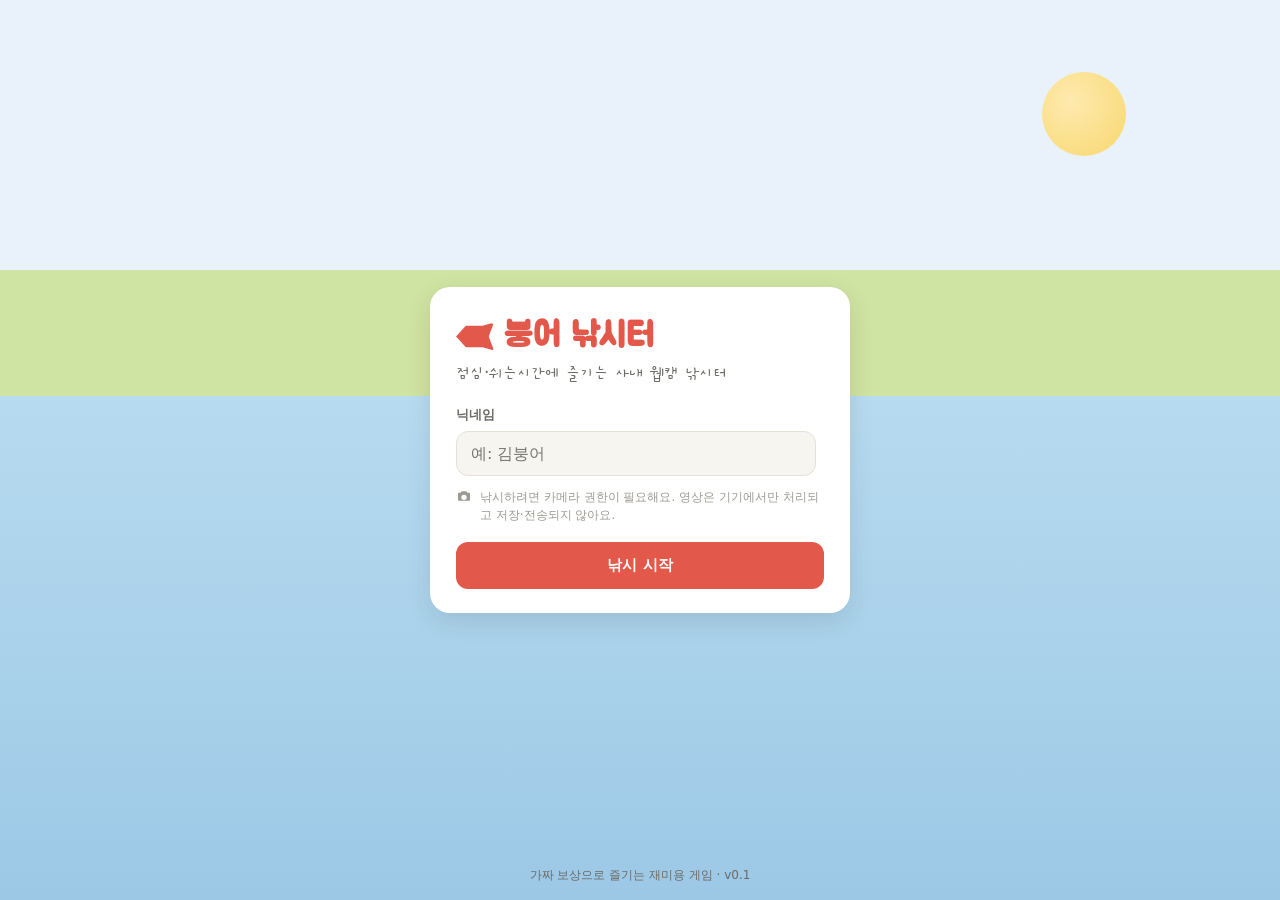
==== index.html @ 3e16776f "feat: 원거리 입 인식 개선 + 캐스팅 동작 가이드, castpad 표시 버그 수정 - face.js: 카메라 720p로 상향, 캘리브레이션에서 사용자 'O' 최대치를   측정" ====
<!DOCTYPE html>
<html lang="ko">
<head>
<meta charset="UTF-8" />
<meta name="viewport" content="width=device-width, initial-scale=1, viewport-fit=cover" />
<title>붕어 낚시터</title>
<meta name="description" content="입을 'O'로 벌리면 붕어가 되어 낚시! 사내 웹캠 낚시 게임" />
<link rel="icon" href="data:image/svg+xml,%3Csvg xmlns='http://www.w3.org/2000/svg' viewBox='0 0 100 100'%3E%3Ctext y='.9em' font-size='90'%3E🎣%3C/text%3E%3C/svg%3E" />
<link rel="preconnect" href="https://fonts.googleapis.com" />
<link rel="preconnect" href="https://fonts.gstatic.com" crossorigin />
<link href="https://fonts.googleapis.com/css2?family=Jua&family=Gaegu:wght@400;700&display=swap" rel="stylesheet" />
<link rel="stylesheet" href="css/styles.css" />
</head>
<body>

<!-- ============ ENTRY ============ -->
<section id="screen-entry" class="screen is-active">
  <div class="pond-bg" aria-hidden="true">
    <span class="sun"></span>
  </div>
  <div class="entry-card">
    <div class="brand"><span class="brand-fish" aria-hidden="true"></span><h1 class="brand-name">붕어 낚시터</h1></div>
    <p class="brand-tag">점심·쉬는시간에 즐기는 사내 웹캠 낚시터</p>

    <label class="field-label" for="nickname">닉네임</label>
    <div class="field-row">
      <input id="nickname" class="field-input" type="text" maxlength="12" placeholder="예: 김붕어" autocomplete="off" />
      <span id="nick-status" class="nick-status" aria-live="polite"></span>
    </div>

    <p class="perm-note"><span class="i-cam" aria-hidden="true"></span>낚시하려면 카메라 권한이 필요해요. 영상은 기기에서만 처리되고 저장·전송되지 않아요.</p>

    <button id="btn-start" class="btn btn-primary btn-block">낚시 시작</button>
    <p id="entry-error" class="entry-error" role="alert" hidden></p>
  </div>
  <footer class="entry-foot">가짜 보상으로 즐기는 재미용 게임 · v0.1</footer>
</section>

<!-- ============ CALIBRATION ============ -->
<section id="screen-cal" class="screen">
  <div class="cal-wrap">
    <h2 class="cal-title">붕어 캘리브레이션</h2>
    <p id="cal-instr" class="cal-instr">정면을 본 상태로 잠깐만 기다려 주세요</p>

    <div class="cal-stage">
      <video id="cal-video" class="cal-video" playsinline muted></video>
      <div class="cal-guide" aria-hidden="true"></div>
      <div id="cal-badge" class="cal-badge">얼굴을 찾는 중…</div>
    </div>

    <div class="cal-steps">
      <div id="cal-step-1" class="cal-step"><span class="cal-dot"></span>정면 인식</div>
      <div id="cal-step-2" class="cal-step"><span class="cal-dot"></span>입 'O' 인식</div>
    </div>

    <div class="cal-actions">
      <button id="btn-cal-neutral" class="btn btn-primary">정면 보정 시작</button>
      <button id="btn-cal-skip" class="btn btn-ghost">건너뛰기</button>
    </div>
    <p class="cal-note">잘 안되면 밝은 곳에서 얼굴을 화면 가운데 맞춰 주세요.</p>
  </div>
</section>

<!-- ============ LOBBY (MAIN GAME) ============ -->
<section id="screen-lobby" class="screen">
  <div class="game">
    <div class="pond-bg" aria-hidden="true"></div>

    <header class="topbar">
      <span class="room-name">저수지 1호</span>
      <div class="topbar-right">
        <button id="btn-eohang" class="chip chip-btn"><span class="i-tank"></span>어항 <b id="eh-count">0</b></button>
        <button id="btn-ranking" class="chip chip-btn"><span class="i-crown"></span>붕어왕 <b id="my-rank">–</b></button>
        <button id="btn-settings" class="chip chip-btn" aria-label="설정"><span class="i-gear"></span></button>
      </div>
    </header>

    <aside class="mini-rank" id="mini-rank" aria-label="실시간 랭킹"></aside>

    <div id="players" class="players" aria-hidden="true"></div>

    <div id="mybob" class="mybob" hidden><span class="mybob-alert" id="mybob-alert">!</span><span class="mybob-float"></span></div>

    <!-- swipe / head-turn capture overlay (also accepts fallback) -->
    <div id="castpad" class="castpad" hidden>
      <div class="cast-guide" aria-hidden="true">
        <span class="cg-arrow cg-left">↩</span>
        <span class="cg-head">🐟</span>
        <span class="cg-arrow cg-right">↪</span>
      </div>
      <div class="castpad-hint" id="castpad-hint">고개를 휙 돌렸다가 → 정면으로 돌아오면 던져져요!</div>
      <div class="castpad-sub" id="castpad-sub">멀리 돌릴수록 더 멀리 날아가요</div>
    </div>

    <aside class="selfview" id="selfview">
      <span class="selfview-label">셀프뷰</span>
      <video id="game-video" class="selfview-video" playsinline muted></video>
      <div class="selfview-status" id="selfview-status"><span class="sv-dot"></span>대기 중</div>
    </aside>

    <div class="actionbar">
      <div class="actionbar-top">
        <span class="ab-phase" id="ab-phase">① 준비</span>
        <span class="ab-hint" id="ab-hint"></span>
      </div>
      <div class="ab-ctrl" id="ab-ctrl"></div>
    </div>

    <div id="toast" class="toast"></div>
  </div>
</section>

<!-- ============ MODALS ============ -->
<div id="panel-eohang" class="modal" hidden>
  <div class="modal-card">
    <div class="modal-head"><h2 class="modal-title">어항</h2><button class="modal-close" data-close="panel-eohang" aria-label="닫기">✕</button></div>
    <div id="eohang-body" class="modal-body"></div>
  </div>
</div>

<div id="panel-ranking" class="modal" hidden>
  <div class="modal-card">
    <div class="modal-head"><h2 class="modal-title">오늘의 붕어왕</h2><button class="modal-close" data-close="panel-ranking" aria-label="닫기">✕</button></div>
    <div id="ranking-body" class="modal-body"></div>
  </div>
</div>

<div id="panel-settings" class="modal" hidden>
  <div class="modal-card">
    <div class="modal-head"><h2 class="modal-title">설정</h2><button class="modal-close" data-close="panel-settings" aria-label="닫기">✕</button></div>
    <div id="settings-body" class="modal-body"></div>
  </div>
</div>

<script type="module" src="js/main.js"></script>
</body>
</html>
---- css/styles.css ----
/* ==========================================================================
   붕어 낚시터 — styles
   Design language from the Claude Design export: pond scene (sky/grass/water),
   Jua (display) + Gaegu (playful accent), coral #E2584A accent, rarity colors.
   ========================================================================== */

:root {
  /* environment */
  --sky:        #E9F2FB;
  --water:      #B7DBEF;
  --water-deep: #9CC8E6;
  --grass:      #CFE3A2;
  --sand:       #E7D8B0;

  /* brand */
  --coral:        #E2584A;
  --coral-strong: #C9462F;
  --gold:         #E8B23C;

  /* neutrals */
  --ink:      #2C2C2A;
  --muted:    #6B6A66;
  --faint:    #9C9A92;
  --line:     #E4E1D8;
  --surface:  #FFFFFF;
  --surface-2:#F7F5EF;

  /* rarity (bg / fg) */
  --junk-bg:#F1EFE8;   --junk-fg:#56544E;   --junk-dot:#8A8780;
  --common-bg:#EAF3DE; --common-fg:#2C5A10; --common-dot:#5E9A22;
  --rare-bg:#E6F1FB;   --rare-fg:#0C447C;   --rare-dot:#2F7FCF;
  --epic-bg:#EEEDFE;   --epic-fg:#3C3489;   --epic-dot:#6A5BD6;
  --legend-bg:#FAEEDA; --legend-fg:#633806; --legend-dot:#E0A21C;

  /* type */
  --font-display:"Jua", system-ui, sans-serif;
  --font-hand:"Gaegu", system-ui, sans-serif;
  --font-ui: system-ui, -apple-system, "Apple SD Gothic Neo", "Malgun Gothic", "Segoe UI", Roboto, sans-serif;

  --radius: 14px;
  --radius-lg: 20px;
  --shadow: 0 8px 24px rgba(44,44,42,.12);
  --shadow-sm: 0 3px 10px rgba(44,44,42,.10);
}

* { box-sizing: border-box; }
html, body { margin: 0; height: 100%; }
body {
  font-family: var(--font-ui);
  color: var(--ink);
  background: var(--sky);
  -webkit-font-smoothing: antialiased;
  overflow: hidden;
}

/* ---------- screens ---------- */
.screen { position: fixed; inset: 0; display: none; }
.screen.is-active { display: block; }

/* shared pond background (sky -> grass -> water bands) */
.pond-bg {
  position: absolute; inset: 0;
  background: linear-gradient(
    var(--sky) 0%, var(--sky) 30%,
    var(--grass) 30%, var(--grass) 44%,
    var(--water) 44%, var(--water-deep) 100%);
}
.sun { position: absolute; top: 8%; right: 12%; width: 84px; height: 84px; border-radius: 50%;
  background: radial-gradient(circle at 35% 35%, #FFE9A6, #FBD45F); opacity: .9; }

/* ---------- buttons ---------- */
.btn { font-family: var(--font-ui); font-size: 15px; font-weight: 600; border: none; border-radius: 12px;
  padding: 12px 20px; cursor: pointer; display: inline-flex; align-items: center; justify-content: center; gap: 8px;
  transition: transform .06s ease, background .15s ease; }
.btn:active { transform: translateY(1px); }
.btn:focus-visible { outline: 3px solid rgba(226,88,74,.5); outline-offset: 2px; }
.btn-primary { background: var(--coral); color: #fff; }
.btn-primary:hover { background: var(--coral-strong); }
.btn-ghost { background: var(--surface-2); color: var(--muted); }
.btn-blue { background: #3F7DD6; color:#fff; }
.btn-tap { background: var(--coral); color:#fff; font-size: 17px; padding: 13px 26px; }
.btn-block { width: 100%; padding: 14px; }

/* ---------- ENTRY ---------- */
.entry-card {
  position: absolute; top: 50%; left: 50%; transform: translate(-50%,-50%);
  width: min(420px, calc(100vw - 40px));
  background: var(--surface); border-radius: var(--radius-lg); box-shadow: var(--shadow);
  padding: 28px 26px 24px;
}
.brand { display:flex; align-items:center; gap:10px; }
.brand-fish { width: 38px; height: 28px; flex: none;
  background: var(--coral);
  clip-path: polygon(0 50%, 26% 12%, 70% 12%, 100% 0, 86% 50%, 100% 100%, 70% 88%, 26% 88%);
  border-radius: 4px; position: relative; }
.brand-name { font-family: var(--font-display); font-size: 34px; margin: 0; color: var(--coral); letter-spacing: .5px; }
.brand-tag { font-family: var(--font-hand); font-size: 17px; color: var(--muted); margin: 4px 0 22px; }
.field-label { display:block; font-size: 13px; color: var(--muted); margin: 0 0 7px; font-weight:600; }
.field-row { display:flex; gap: 8px; align-items: stretch; }
.field-input { flex:1; font-family: var(--font-ui); font-size: 16px; padding: 12px 14px; border: 1.5px solid var(--line);
  border-radius: 12px; background: var(--surface-2); color: var(--ink); outline: none; }
.field-input:focus { border-color: var(--coral); background:#fff; }
.nick-status { display:flex; align-items:center; min-width: 0; font-size: 12px; }
.nick-status.ok { color:#1D7A5C; }
.nick-status.warn { color: var(--coral-strong); }
.perm-note { display:flex; gap:8px; font-size: 12px; color: var(--faint); line-height:1.5; margin: 12px 0 18px; }
.entry-error { color: var(--coral-strong); font-size: 13px; margin: 10px 0 0; }
.entry-foot { position: absolute; bottom: 16px; width:100%; text-align:center; font-size: 12px; color: var(--muted); }

/* small inline icons (drawn) */
.i-cam, .i-tank, .i-crown, .i-gear { width: 16px; height: 16px; flex:none; display:inline-block;
  background: currentColor; -webkit-mask: center/contain no-repeat; mask: center/contain no-repeat; }
.i-cam  { -webkit-mask-image: url("data:image/svg+xml,%3Csvg xmlns='http://www.w3.org/2000/svg' viewBox='0 0 24 24'%3E%3Cpath fill='black' d='M4 7h3l1.5-2h7L17 7h3a1 1 0 0 1 1 1v10a1 1 0 0 1-1 1H4a1 1 0 0 1-1-1V8a1 1 0 0 1 1-1Zm8 3a4 4 0 1 0 0 8 4 4 0 0 0 0-8Z'/%3E%3C/svg%3E"); mask-image: url("data:image/svg+xml,%3Csvg xmlns='http://www.w3.org/2000/svg' viewBox='0 0 24 24'%3E%3Cpath fill='black' d='M4 7h3l1.5-2h7L17 7h3a1 1 0 0 1 1 1v10a1 1 0 0 1-1 1H4a1 1 0 0 1-1-1V8a1 1 0 0 1 1-1Zm8 3a4 4 0 1 0 0 8 4 4 0 0 0 0-8Z'/%3E%3C/svg%3E"); }
.i-tank { -webkit-mask-image: url("data:image/svg+xml,%3Csvg xmlns='http://www.w3.org/2000/svg' viewBox='0 0 24 24'%3E%3Cpath fill='black' d='M4 6h16v12a2 2 0 0 1-2 2H6a2 2 0 0 1-2-2V6Zm3 8a3 3 0 0 1 5-2 3 3 0 1 1 0 4 3 3 0 0 1-5-2Z'/%3E%3C/svg%3E"); mask-image: url("data:image/svg+xml,%3Csvg xmlns='http://www.w3.org/2000/svg' viewBox='0 0 24 24'%3E%3Cpath fill='black' d='M4 6h16v12a2 2 0 0 1-2 2H6a2 2 0 0 1-2-2V6Zm3 8a3 3 0 0 1 5-2 3 3 0 1 1 0 4 3 3 0 0 1-5-2Z'/%3E%3C/svg%3E"); }
.i-crown { -webkit-mask-image: url("data:image/svg+xml,%3Csvg xmlns='http://www.w3.org/2000/svg' viewBox='0 0 24 24'%3E%3Cpath fill='black' d='M3 8l4 4 5-7 5 7 4-4-2 11H5L3 8Z'/%3E%3C/svg%3E"); mask-image: url("data:image/svg+xml,%3Csvg xmlns='http://www.w3.org/2000/svg' viewBox='0 0 24 24'%3E%3Cpath fill='black' d='M3 8l4 4 5-7 5 7 4-4-2 11H5L3 8Z'/%3E%3C/svg%3E"); }
.i-gear { -webkit-mask-image: url("data:image/svg+xml,%3Csvg xmlns='http://www.w3.org/2000/svg' viewBox='0 0 24 24'%3E%3Cpath fill='black' d='M12 8a4 4 0 1 0 0 8 4 4 0 0 0 0-8Zm9 4a7 7 0 0 0-.1-1l2-1.6-2-3.4-2.3 1a7 7 0 0 0-1.7-1l-.4-2.5h-4l-.4 2.5a7 7 0 0 0-1.7 1l-2.3-1-2 3.4L4 11a7 7 0 0 0 0 2l-2 1.6 2 3.4 2.3-1a7 7 0 0 0 1.7 1l.4 2.5h4l.4-2.5a7 7 0 0 0 1.7-1l2.3 1 2-3.4-2-1.6c.06-.3.1-.66.1-1Z'/%3E%3C/svg%3E"); mask-image: url("data:image/svg+xml,%3Csvg xmlns='http://www.w3.org/2000/svg' viewBox='0 0 24 24'%3E%3Cpath fill='black' d='M12 8a4 4 0 1 0 0 8 4 4 0 0 0 0-8Zm9 4a7 7 0 0 0-.1-1l2-1.6-2-3.4-2.3 1a7 7 0 0 0-1.7-1l-.4-2.5h-4l-.4 2.5a7 7 0 0 0-1.7 1l-2.3-1-2 3.4L4 11a7 7 0 0 0 0 2l-2 1.6 2 3.4 2.3-1a7 7 0 0 0 1.7 1l.4 2.5h4l.4-2.5a7 7 0 0 0 1.7-1l2.3 1 2-3.4-2-1.6c.06-.3.1-.66.1-1Z'/%3E%3C/svg%3E"); }

/* ---------- CALIBRATION ---------- */
#screen-cal { background: var(--sky); }
.cal-wrap { position:absolute; top:50%; left:50%; transform:translate(-50%,-50%); width:min(420px,calc(100vw - 40px)); text-align:center; }
.cal-title { font-family: var(--font-display); font-size: 28px; color: var(--coral); margin: 0 0 4px; }
.cal-instr { font-size: 15px; color: var(--muted); margin: 0 0 18px; }
.cal-stage { position: relative; width: 260px; height: 200px; margin: 0 auto 18px; border-radius: var(--radius-lg);
  overflow: hidden; background:#dfeaf3; box-shadow: var(--shadow-sm); }
.cal-video { width:100%; height:100%; object-fit: cover; transform: scaleX(-1); }
.cal-guide { position:absolute; top:50%; left:50%; transform:translate(-50%,-50%); width:120px; height:160px;
  border:3px dashed rgba(255,255,255,.85); border-radius:50%; pointer-events:none; }
.cal-badge { position:absolute; left:8px; bottom:8px; right:8px; background: rgba(44,44,42,.78); color:#fff;
  font-size: 12px; padding: 6px 10px; border-radius: 10px; }
.cal-steps { display:flex; gap:10px; justify-content:center; margin: 0 0 18px; }
.cal-step { display:flex; align-items:center; gap:7px; font-size: 13px; color: var(--muted);
  background: var(--surface); border:1px solid var(--line); border-radius: 999px; padding: 6px 12px; }
.cal-step .cal-dot { width:9px; height:9px; border-radius:50%; background:#D8D5CC; }
.cal-step.done { color:#2C5A10; background: var(--common-bg); border-color: transparent; }
.cal-step.done .cal-dot { background: var(--common-dot); }
.cal-actions { display:flex; gap:10px; justify-content:center; }
.cal-note { font-size: 12px; color: var(--faint); margin: 14px 0 0; }

/* ---------- LOBBY / GAME ---------- */
.game { position:absolute; inset:0; overflow:hidden; }

.topbar { position:absolute; top:0; left:0; right:0; height:48px; display:flex; align-items:center; justify-content:space-between;
  padding: 0 14px; background: rgba(255,255,255,.9); border-bottom:1px solid var(--line); z-index: 20; backdrop-filter: blur(4px); }
.room-name { font-family: var(--font-display); font-size: 17px; color: var(--ink); }
.topbar-right { display:flex; gap:8px; }
.chip { display:inline-flex; align-items:center; gap:6px; background:#fff; border:1px solid var(--line); border-radius:999px;
  padding: 5px 12px; font-size: 13px; color: var(--muted); }
.chip b { color: var(--ink); }
.chip-btn { cursor:pointer; }
.chip-btn:hover { border-color: var(--coral); }
.chip .i-tank, .chip .i-crown, .chip .i-gear { width: 14px; height: 14px; }

.mini-rank { position:absolute; top: 58px; right: 12px; width: 168px; background: rgba(255,255,255,.93);
  border:1px solid var(--line); border-radius: 14px; padding: 10px 12px; z-index: 12; }
.mini-rank h4 { font-size: 11px; color: var(--faint); margin: 0 0 7px; font-weight: 600; }
.mr-row { display:flex; align-items:center; gap:7px; margin: 5px 0; font-size: 12px; }
.mr-no { width: 13px; text-align:center; color: var(--faint); font-weight: 600; }
.mr-nick { flex:1; overflow:hidden; text-overflow:ellipsis; white-space:nowrap; }
.mr-dot { width: 7px; height: 7px; border-radius:50%; flex:none; }

.players { position:absolute; inset:0; z-index: 8; }
.player { position:absolute; transform: translateX(-50%); display:flex; flex-direction:column; align-items:center; }
.player-tag { margin-top: 1px; font-size: 11px; background: rgba(255,255,255,.85); border-radius:8px; padding: 1px 7px; white-space:nowrap; }
.player-stat { margin-top: 4px; font-size: 11px; border-radius:999px; padding: 2px 9px; font-weight: 600; white-space:nowrap; }
.st-wait { background: var(--junk-bg); color: var(--junk-fg); }
.st-bite { background: #FDEBD2; color:#9A4A0E; }
.st-catch { background: var(--common-bg); color: var(--common-fg); }

.mybob { position:absolute; left:50%; top: 70%; transform: translate(-50%,-50%); z-index: 10; display:flex; flex-direction:column; align-items:center; }
.mybob-float { width: 15px; height: 15px; border-radius:50%; background: var(--coral);
  box-shadow: 0 0 0 3px rgba(255,255,255,.85), 0 0 0 12px rgba(156,200,230,.35); }
.mybob.is-bite { animation: bobshake .25s infinite; }
.mybob-alert { position:absolute; top:-30px; left:50%; transform:translateX(-50%); width:22px; height:22px; border-radius:50%;
  background: var(--coral); color:#fff; display:none; align-items:center; justify-content:center; font-weight:700; font-size:14px; }
.mybob.is-bite .mybob-alert { display:flex; }
@keyframes bobshake { 0%,100%{transform:translate(-50%,-50%)} 25%{transform:translate(-54%,-50%)} 75%{transform:translate(-46%,-50%)} }

.castpad { position:absolute; top:48px; left:0; right:0; bottom: 96px; z-index: 15; display:flex; flex-direction:column;
  align-items:center; justify-content:center; gap:8px; background: rgba(20,70,100,.06); cursor: grab; touch-action: none; user-select:none; }
.castpad[hidden] { display: none; }
.castpad-hint { font-size: 15px; font-weight:700; color:#15506F; background: rgba(255,255,255,.95); padding: 9px 18px; border-radius:999px; box-shadow: var(--shadow-sm); }
.castpad-sub { font-size: 12px; color:#15506F; background: rgba(255,255,255,.8); padding: 3px 11px; border-radius:999px; }

/* animated demo of the cast motion: head swings out, then back to center */
.cast-guide { display:flex; align-items:center; justify-content:center; gap: 12px;
  background: rgba(255,255,255,.9); border-radius: 999px; padding: 12px 22px; margin-bottom: 4px; box-shadow: var(--shadow-sm); }
.cg-head { font-size: 44px; line-height:1; display:inline-block; transform-origin: 50% 75%;
  animation: castswing 2.2s ease-in-out infinite; }
.cg-arrow { font-size: 24px; color:#15506F; opacity:.22; }
.cg-left  { animation: cgGlowL 2.2s ease-in-out infinite; }
.cg-right { animation: cgGlowR 2.2s ease-in-out infinite; }
@keyframes castswing {
  0%, 100% { transform: translateX(0) rotate(0deg); }
  20% { transform: translateX(-20px) rotate(-24deg); }
  40% { transform: translateX(0) rotate(0deg); }
  60% { transform: translateX(20px) rotate(24deg); }
  80% { transform: translateX(0) rotate(0deg); }
}
@keyframes cgGlowL { 0%,100%{opacity:.2} 20%{opacity:1} 45%{opacity:.2} }
@keyframes cgGlowR { 0%,100%{opacity:.2} 60%{opacity:1} 85%{opacity:.2} }
@media (prefers-reduced-motion: reduce) {
  .cg-head, .cg-left, .cg-right { animation: none; }
  .cg-arrow { opacity:.7; }
}

.selfview { position:absolute; bottom: 110px; left: 12px; width: 126px; height: 102px; background: rgba(255,255,255,.93);
  border:1px solid var(--line); border-radius: 14px; overflow:hidden; z-index: 12; }
.selfview-label { position:absolute; top:6px; left:10px; font-size: 11px; color: var(--faint); z-index:2; }
.selfview-video { width:100%; height:100%; object-fit: cover; transform: scaleX(-1); background:#dfeaf3; }
.selfview-status { position:absolute; bottom:7px; left:8px; right:8px; display:flex; align-items:center; gap:5px;
  background: rgba(225,245,238,.95); color:#085041; border-radius:8px; padding: 2px 8px; font-size: 11px; z-index:2; }
.selfview-status.off .sv-dot { background:#B4B2A9; }
.sv-dot { width:6px; height:6px; border-radius:50%; background:#1D9E75; flex:none; }

.actionbar { position:absolute; bottom:0; left:0; right:0; min-height: 96px; background: rgba(255,255,255,.96);
  border-top:1px solid var(--line); padding: 12px 14px; z-index: 18; display:flex; flex-direction:column; gap: 9px; }
.actionbar-top { display:flex; align-items:center; justify-content:space-between; gap:10px; }
.ab-phase { font-family: var(--font-display); font-size: 16px; }
.ab-hint { font-size: 12px; color: var(--muted); text-align:right; }
.ab-ctrl { }
.ab-row { display:flex; align-items:center; justify-content:space-between; gap:10px; }
.gauge { height: 14px; border-radius:999px; background:#E6E3DB; overflow:hidden; }
.gauge-fill { height:100%; width:0%; background: var(--common-dot); transition: width .12s ease; border-radius:999px; }
.timer { font-size: 13px; color:#9A4A0E; font-weight:600; }
.tapn { font-size: 12px; color: var(--muted); white-space:nowrap; min-width: 48px; text-align:right; }
.result { display:flex; align-items:center; gap: 10px; }
.result-icc { width: 40px; height: 40px; border-radius: 10px; background: var(--surface-2); display:flex; align-items:center; justify-content:center; font-size: 22px; }
.result-name { font-size: 15px; font-weight: 600; }

/* ---------- toast ---------- */
.toast { position:absolute; top: 56px; left:50%; transform: translateX(-50%); background: rgba(44,44,42,.92); color:#fff;
  font-size: 12px; padding: 7px 14px; border-radius:999px; z-index: 25; opacity:0; transition: opacity .3s; pointer-events:none; white-space:nowrap; }
.toast.show { opacity:1; }

/* ---------- rarity badge ---------- */
.rar { display:inline-flex; align-items:center; padding: 2px 9px; border-radius:999px; font-size: 11px; font-weight: 600; }
.rar-junk { background: var(--junk-bg); color: var(--junk-fg); }
.rar-common { background: var(--common-bg); color: var(--common-fg); }
.rar-rare { background: var(--rare-bg); color: var(--rare-fg); }
.rar-epic { background: var(--epic-bg); color: var(--epic-fg); }
.rar-legend { background: var(--legend-bg); color: var(--legend-fg); }

/* ---------- modals ---------- */
.modal { position: fixed; inset:0; z-index: 40; background: rgba(44,44,42,.4); display:flex; align-items:center; justify-content:center; padding: 16px; }
.modal[hidden] { display: none; }
.modal-card { width: min(560px, 100%); max-height: 86vh; overflow:auto; background: var(--surface); border-radius: var(--radius-lg); box-shadow: var(--shadow); }
.modal-head { position: sticky; top:0; display:flex; align-items:center; justify-content:space-between; padding: 16px 18px 12px;
  background: var(--surface); border-bottom:1px solid var(--line); }
.modal-title { font-family: var(--font-display); font-size: 24px; margin:0; color: var(--ink); }
.modal-close { border:none; background: var(--surface-2); width: 30px; height: 30px; border-radius: 50%; cursor:pointer; font-size: 14px; color: var(--muted); }
.modal-body { padding: 16px 18px 20px; }

/* eohang */
.eh-summary { font-size: 13px; color: var(--muted); margin: -4px 0 14px; }
.eh-summary b { color: var(--coral); }
.feat { display:flex; gap: 14px; align-items:center; border:2px solid var(--gold); background: var(--legend-bg);
  border-radius: var(--radius-lg); padding: 14px; margin: 0 0 16px; }
.feat-icc { width: 60px; height:60px; border-radius:50%; background:#fff; display:flex; align-items:center; justify-content:center; font-size: 32px; flex:none; box-shadow: var(--shadow-sm); }
.feat-label { font-size: 11px; color: var(--legend-fg); }
.feat-name { font-family: var(--font-display); font-size: 20px; margin: 3px 0 6px; }
.feat-quote { font-family: var(--font-hand); font-size: 14px; color: var(--muted); margin: 6px 0 0; }
.eh-filters { display:flex; gap:8px; flex-wrap:wrap; margin: 0 0 14px; }
.fchip { font-size: 12px; padding: 5px 12px; border-radius:999px; border:1px solid var(--line); background:#fff; color: var(--muted); cursor:pointer; }
.fchip.on { background:#E6F1FB; color:#0C447C; border-color:#bcd9f5; }
.eh-grid { display:grid; grid-template-columns: repeat(auto-fill, minmax(150px,1fr)); gap: 10px; }
.eh-item { display:flex; align-items:center; gap:10px; padding: 10px; border:1px solid var(--line); border-radius: 12px; background: var(--surface-2); }
.eh-item.dim { opacity: .4; }
.eh-icc { width: 40px; height:40px; border-radius:50%; background:#fff; display:flex; align-items:center; justify-content:center; font-size: 20px; flex:none; border:1px solid var(--line); }
.eh-name { font-size: 14px; font-weight: 600; }
.eh-meta { display:flex; align-items:center; gap:6px; margin-top: 3px; }
.eh-cnt { font-size: 12px; color: var(--faint); }
.empty { color: var(--muted); font-size: 14px; text-align:center; padding: 30px 0; }

/* ranking */
.podium { display:flex; align-items:flex-end; gap: 10px; margin: 0 0 16px; }
.pod { flex:1; display:flex; flex-direction:column; align-items:center; text-align:center; background: var(--surface-2);
  border:1px solid var(--line); border-radius: var(--radius-lg); padding: 14px 8px; }
.pod.first { background:#fff; border:2px solid var(--gold); }
.pod-crown { font-size: 18px; height: 22px; }
.pod-medal { width:24px; height:24px; border-radius:50%; display:flex; align-items:center; justify-content:center; font-size: 12px; font-weight:700; margin: 4px 0 8px; }
.m1 { background: var(--legend-bg); color: var(--legend-fg); }
.m2 { background:#ECEAE3; color:#5F5E5A; }
.m3 { background:#F3E2D2; color:#8A4B22; }
.pod-ava { width:42px; height:42px; border-radius:50%; background:#E6F1FB; display:flex; align-items:center; justify-content:center; font-size:22px; margin:0 0 8px; }
.pod-nick { font-size: 14px; font-weight: 600; margin: 0 0 8px; }
.pod-tname { font-size: 12px; color: var(--muted); margin-top: 5px; line-height: 1.3; }
.rk-list { display:flex; flex-direction:column; gap: 6px; }
.rk-row { display:flex; align-items:center; gap:10px; padding: 9px 12px; border:1px solid var(--line); border-radius: 12px; background:#fff; }
.rk-row.me { background:#E6F1FB; border-color:#bcd9f5; }
.rk-no { width: 24px; text-align:center; font-size: 13px; font-weight: 600; color: var(--muted); }
.rk-nick { flex:1; font-size: 14px; }
.rk-troph { display:flex; align-items:center; gap:7px; font-size: 12px; color: var(--muted); }

/* settings */
.sg { margin: 0 0 16px; }
.sg-title { font-size: 12px; color: var(--faint); margin: 0 0 8px; }
.srow { display:flex; align-items:center; justify-content:space-between; gap:12px; padding: 12px 14px; border:1px solid var(--line);
  border-radius: 12px; background: var(--surface-2); margin: 0 0 8px; }
.srow .lbl { font-size: 14px; }
.srow .sub { font-size: 12px; color: var(--faint); margin-top: 2px; }
.seg { display:inline-flex; border:1px solid var(--line); border-radius:8px; overflow:hidden; }
.seg button { font-family: var(--font-ui); font-size: 12px; padding: 6px 12px; color: var(--muted); background:#fff; border:none; cursor:pointer; }
.seg button.on { background:#E6F1FB; color:#0C447C; }
.switch { width: 44px; height: 25px; border-radius:999px; position:relative; border:none; cursor:pointer; flex:none; }
.switch.on { background: var(--common-dot); }
.switch.off { background:#CFCCC3; }
.switch .knob { position:absolute; top:3px; width:19px; height:19px; border-radius:50%; background:#fff; transition: left .15s; }
.switch.on .knob { left: 22px; }
.switch.off .knob { left: 3px; }
.srow.danger .lbl { color: var(--coral-strong); }
.set-link { font-size: 13px; color: var(--muted); background:none; border:none; cursor:pointer; }

/* ---------- responsive ---------- */
@media (max-width: 560px) {
  .mini-rank { width: 140px; top: 56px; }
  .selfview { width: 104px; height: 86px; bottom: 104px; }
  .pod-tname { font-size: 11px; }
}

@media (prefers-reduced-motion: reduce) {
  .mybob.is-bite { animation: none; }
  .gauge-fill, .switch .knob { transition: none; }
}
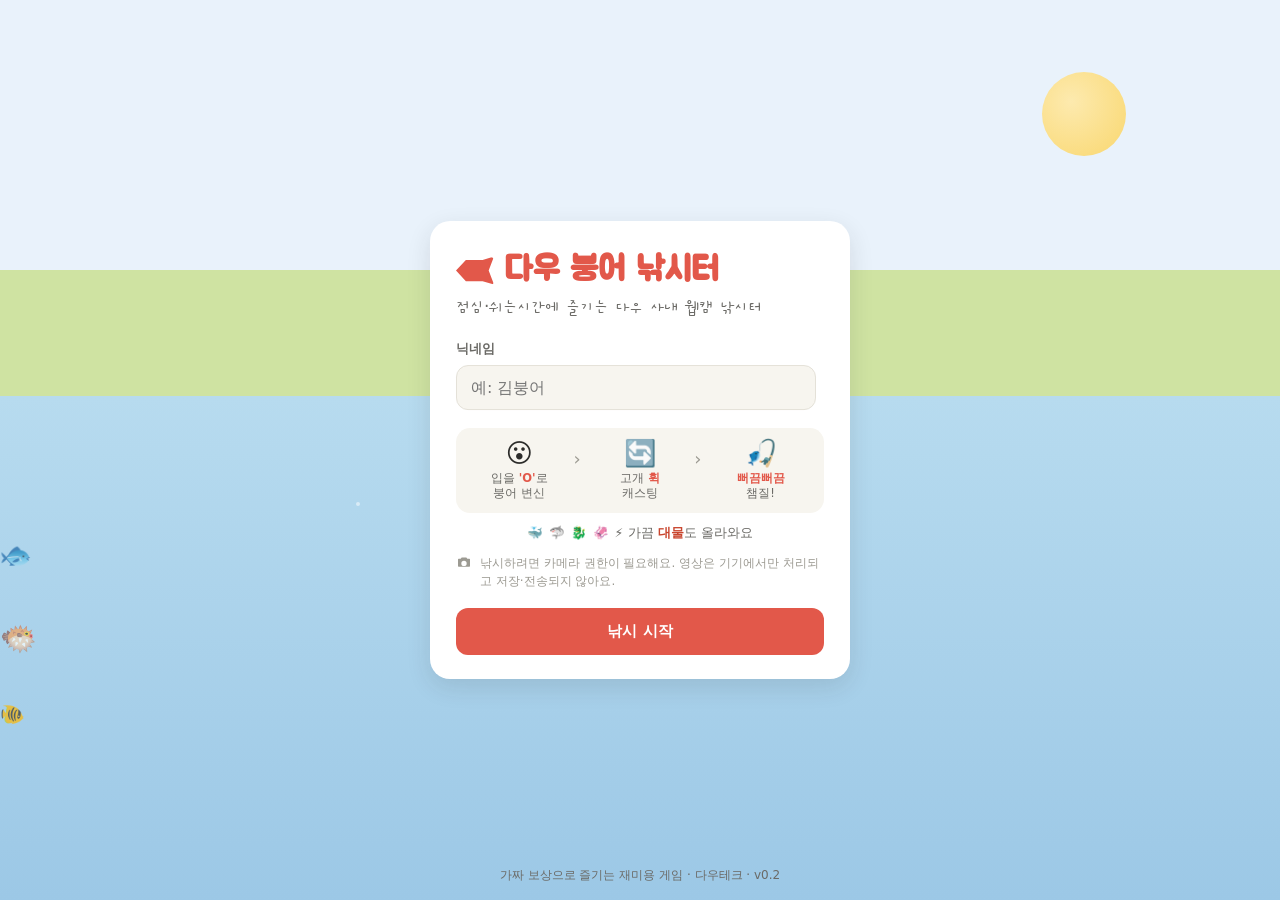
==== commit 0adda4dc: "feat: '다우 붕어 낚시터' 브랜딩 + 메인페이지 강화 + 꽝 확률 하향 - index.html/css: 타이틀·브랜드명을 '다우 붕어 낚시터'로 변경, 엔트리에   플레이 3" ====
--- a/index.html
+++ b/index.html
@@ -3,8 +3,8 @@
 <head>
 <meta charset="UTF-8" />
 <meta name="viewport" content="width=device-width, initial-scale=1, viewport-fit=cover" />
-<title>붕어 낚시터</title>
-<meta name="description" content="입을 'O'로 벌리면 붕어가 되어 낚시! 사내 웹캠 낚시 게임" />
+<title>다우 붕어 낚시터</title>
+<meta name="description" content="입을 'O'로 벌리면 붕어가 되어 낚시! 다우 사내 웹캠 낚시 게임" />
 <link rel="icon" href="data:image/svg+xml,%3Csvg xmlns='http://www.w3.org/2000/svg' viewBox='0 0 100 100'%3E%3Ctext y='.9em' font-size='90'%3E🎣%3C/text%3E%3C/svg%3E" />
 <link rel="preconnect" href="https://fonts.googleapis.com" />
 <link rel="preconnect" href="https://fonts.gstatic.com" crossorigin />
@@ -17,10 +17,15 @@
 <section id="screen-entry" class="screen is-active">
   <div class="pond-bg" aria-hidden="true">
     <span class="sun"></span>
+    <span class="pond-fish f1">🐟</span>
+    <span class="pond-fish f2">🐠</span>
+    <span class="pond-fish f3">🐡</span>
+    <span class="ripple r1"></span>
+    <span class="ripple r2"></span>
   </div>
   <div class="entry-card">
-    <div class="brand"><span class="brand-fish" aria-hidden="true"></span><h1 class="brand-name">붕어 낚시터</h1></div>
-    <p class="brand-tag">점심·쉬는시간에 즐기는 사내 웹캠 낚시터</p>
+    <div class="brand"><span class="brand-fish" aria-hidden="true"></span><h1 class="brand-name">다우 붕어 낚시터</h1></div>
+    <p class="brand-tag">점심·쉬는시간에 즐기는 다우 사내 웹캠 낚시터</p>
 
     <label class="field-label" for="nickname">닉네임</label>
     <div class="field-row">
@@ -28,12 +33,20 @@
       <span id="nick-status" class="nick-status" aria-live="polite"></span>
     </div>
 
+    <ol class="howto" aria-label="이렇게 즐겨요">
+      <li><span class="howto-emoji">😮</span><span class="howto-t">입을 <b>'O'</b>로<br>붕어 변신</span></li>
+      <li><span class="howto-emoji">🔄</span><span class="howto-t">고개 <b>휙</b><br>캐스팅</span></li>
+      <li><span class="howto-emoji">🎣</span><span class="howto-t"><b>뻐끔뻐끔</b><br>챔질!</span></li>
+    </ol>
+
+    <p class="teaser"><span class="teaser-fish">🐳 🦈 🐉 🦑 ⚡</span> 가끔 <b>대물</b>도 올라와요</p>
+
     <p class="perm-note"><span class="i-cam" aria-hidden="true"></span>낚시하려면 카메라 권한이 필요해요. 영상은 기기에서만 처리되고 저장·전송되지 않아요.</p>
 
     <button id="btn-start" class="btn btn-primary btn-block">낚시 시작</button>
     <p id="entry-error" class="entry-error" role="alert" hidden></p>
   </div>
-  <footer class="entry-foot">가짜 보상으로 즐기는 재미용 게임 · v0.1</footer>
+  <footer class="entry-foot">가짜 보상으로 즐기는 재미용 게임 · 다우테크 · v0.2</footer>
 </section>
 
 <!-- ============ CALIBRATION ============ -->
@@ -67,7 +80,7 @@
     <div class="pond-bg" aria-hidden="true"></div>
 
     <header class="topbar">
-      <span class="room-name">저수지 1호</span>
+      <span class="room-name">저수지 1호 <b id="online-count" class="online-count" hidden></b></span>
       <div class="topbar-right">
         <button id="btn-eohang" class="chip chip-btn"><span class="i-tank"></span>어항 <b id="eh-count">0</b></button>
         <button id="btn-ranking" class="chip chip-btn"><span class="i-crown"></span>붕어왕 <b id="my-rank">–</b></button>
@@ -79,7 +92,10 @@
 
     <div id="players" class="players" aria-hidden="true"></div>
 
-    <div id="mybob" class="mybob" hidden><span class="mybob-alert" id="mybob-alert">!</span><span class="mybob-float"></span></div>
+    <div id="mybob" class="mybob" hidden><span class="mybob-line" aria-hidden="true"></span><span class="mybob-alert" id="mybob-alert">!</span><span class="mybob-float"></span></div>
+
+    <!-- catch breaches the water here on reel-in -->
+    <div id="catch-stage" class="catch-stage" aria-hidden="true" hidden></div>
 
     <!-- swipe / head-turn capture overlay (also accepts fallback) -->
     <div id="castpad" class="castpad" hidden>
--- a/css/styles.css
+++ b/css/styles.css
@@ -106,6 +106,32 @@
 .perm-note { display:flex; gap:8px; font-size: 12px; color: var(--faint); line-height:1.5; margin: 12px 0 18px; }
 .entry-error { color: var(--coral-strong); font-size: 13px; margin: 10px 0 0; }
 .entry-foot { position: absolute; bottom: 16px; width:100%; text-align:center; font-size: 12px; color: var(--muted); }
+
+/* how-to mini guide */
+.howto { list-style:none; margin: 18px 0 12px; padding: 12px 6px; display:grid; grid-template-columns: repeat(3,1fr);
+  gap: 6px; background: var(--surface-2); border-radius: 14px; counter-reset: step; }
+.howto li { position:relative; display:flex; flex-direction:column; align-items:center; gap:5px; text-align:center; }
+.howto li:not(:last-child)::after { content:"›"; position:absolute; right:-4px; top:8px; color: var(--faint); font-size:18px; }
+.howto-emoji { font-size: 26px; line-height:1; }
+.howto-t { font-size: 11.5px; color: var(--muted); line-height:1.3; }
+.howto-t b { color: var(--coral); }
+.teaser { font-size: 12.5px; color: var(--muted); text-align:center; margin: 0 0 4px; }
+.teaser b { color: var(--coral-strong); }
+.teaser-fish { letter-spacing: 1px; }
+
+/* ambient pond life on the entry screen */
+.pond-fish { position:absolute; font-size: 26px; opacity:.7; transform: scaleX(-1); pointer-events:none;
+  animation: pondSwim linear infinite; }
+.pond-fish.f1 { top: 60%; animation-duration: 13s; }
+.pond-fish.f2 { top: 78%; font-size: 20px; animation-duration: 17s; animation-delay: -5s; }
+.pond-fish.f3 { top: 69%; font-size: 30px; animation-duration: 11s; animation-delay: -8s; }
+@keyframes pondSwim { from { left: -14%; } to { left: 114%; } }
+.ripple { position:absolute; border:2px solid rgba(255,255,255,.5); border-radius:50%;
+  transform: translate(-50%,-50%); pointer-events:none; animation: pondRipple 4.5s ease-out infinite; }
+.ripple.r1 { top: 56%; left: 28%; }
+.ripple.r2 { top: 74%; left: 66%; animation-delay: -2.2s; }
+@keyframes pondRipple { 0% { width:6px; height:6px; opacity:.55; } 100% { width:84px; height:84px; opacity:0; } }
+@media (prefers-reduced-motion: reduce) { .pond-fish, .ripple { animation: none; } .pond-fish { display:none; } }
 
 /* small inline icons (drawn) */
 .i-cam, .i-tank, .i-crown, .i-gear { width: 16px; height: 16px; flex:none; display:inline-block;
@@ -142,6 +168,7 @@
 .topbar { position:absolute; top:0; left:0; right:0; height:48px; display:flex; align-items:center; justify-content:space-between;
   padding: 0 14px; background: rgba(255,255,255,.9); border-bottom:1px solid var(--line); z-index: 20; backdrop-filter: blur(4px); }
 .room-name { font-family: var(--font-display); font-size: 17px; color: var(--ink); }
+.online-count { font-family: var(--font-ui); font-size: 12px; font-weight: 700; color: #2E7D32; margin-left: 4px; vertical-align: middle; }
 .topbar-right { display:flex; gap:8px; }
 .chip { display:inline-flex; align-items:center; gap:6px; background:#fff; border:1px solid var(--line); border-radius:999px;
   padding: 5px 12px; font-size: 13px; color: var(--muted); }
@@ -173,6 +200,48 @@
 .mybob-alert { position:absolute; top:-30px; left:50%; transform:translateX(-50%); width:22px; height:22px; border-radius:50%;
   background: var(--coral); color:#fff; display:none; align-items:center; justify-content:center; font-weight:700; font-size:14px; }
 .mybob.is-bite .mybob-alert { display:flex; }
+
+/* fishing line: runs from the float up to an (off-screen) rod tip */
+.mybob-line { position:absolute; left:50%; bottom:6px; width:2px; height:90vh; z-index:-1;
+  background: linear-gradient(to top, rgba(255,255,255,.9), rgba(255,255,255,.12));
+  transform: translateX(-50%); transform-origin: bottom center; pointer-events:none; }
+.mybob.casting .mybob-line { animation: lineWhip .5s ease-out; }
+@keyframes lineWhip {
+  0%   { transform: translateX(-50%) scaleY(.15); opacity:.25; }
+  55%  { opacity:1; }
+  100% { transform: translateX(-50%) scaleY(1); opacity:1; }
+}
+
+/* ---------- catch breach (creature rises out of the water) ---------- */
+.catch-stage { position:absolute; inset:0; z-index: 20; pointer-events:none; }
+.catch-stage[hidden] { display:none; }
+.catch-creature { position:absolute; left:50%; transform: translate(-50%,0);
+  font-size: 66px; line-height:1; filter: drop-shadow(0 6px 10px rgba(0,0,0,.28));
+  animation: catchRise 1.5s cubic-bezier(.2,.85,.25,1) forwards; }
+.catch-creature.big { font-size: 122px; animation-duration: 1.7s; }
+@keyframes catchRise {
+  0%   { transform: translate(-50%, 64px) scale(.35) rotate(-8deg); opacity:0; }
+  22%  { opacity:1; }
+  55%  { transform: translate(-50%, -40px) scale(1.12) rotate(5deg); }
+  72%  { transform: translate(-50%, -18px) scale(1) rotate(-3deg); }
+  100% { transform: translate(-50%, -26px) scale(1) rotate(0); opacity:1; }
+}
+.splash { position:absolute; left:50%; transform: translate(-50%,-50%); width:24px; height:24px; }
+.splash::before, .splash::after { content:""; position:absolute; left:50%; top:50%;
+  border:3px solid rgba(255,255,255,.9); border-radius:50%; transform: translate(-50%,-50%);
+  animation: splashRing .7s ease-out forwards; }
+.splash::after { animation-delay:.12s; border-color: rgba(156,200,230,.85); }
+@keyframes splashRing { 0%{width:6px;height:6px;opacity:.95} 100%{width:96px;height:96px;opacity:0} }
+.drop { position:absolute; left:50%; top:0; width:7px; height:7px; border-radius:50%;
+  background: rgba(214,236,255,.95); animation: dropFly .7s ease-out forwards; }
+@keyframes dropFly {
+  0%   { transform: translate(-50%,0) scale(1); opacity:1; }
+  100% { transform: translate(calc(-50% + var(--dx)), var(--dy)) scale(.35); opacity:0; }
+}
+@media (prefers-reduced-motion: reduce) {
+  .catch-creature { animation: none; transform: translate(-50%,-26px); }
+  .splash, .drop, .mybob.casting .mybob-line { animation: none; }
+}
 @keyframes bobshake { 0%,100%{transform:translate(-50%,-50%)} 25%{transform:translate(-54%,-50%)} 75%{transform:translate(-46%,-50%)} }
 
 .castpad { position:absolute; top:48px; left:0; right:0; bottom: 96px; z-index: 15; display:flex; flex-direction:column;
@@ -219,6 +288,19 @@
 .ab-hint { font-size: 12px; color: var(--muted); text-align:right; }
 .ab-ctrl { }
 .ab-row { display:flex; align-items:center; justify-content:space-between; gap:10px; }
+
+/* face-mode live guidance (replaces the click buttons during a cast/hook) */
+.guide-live { display:flex; align-items:center; gap:10px; }
+.gl-emoji { font-size: 26px; line-height:1; flex:none; animation: glPulse 1.2s ease-in-out infinite; }
+.gl-text { font-size: 14px; color: var(--ink); line-height:1.35; }
+.gl-text b { color: var(--coral-strong, #C0392B); }
+.gl-gauge { flex:none; width: 84px; height: 12px; }
+.gl-gauge .gauge-fill, .cast-fill { background: var(--coral); }
+@keyframes glPulse { 0%,100%{transform:scale(1)} 50%{transform:scale(1.18)} }
+.wait-box { display:flex; align-items:center; gap:10px; }
+.wait-rod { font-size: 24px; line-height:1; flex:none; animation: waitBob 1.8s ease-in-out infinite; }
+@keyframes waitBob { 0%,100%{transform:translateY(0) rotate(-6deg)} 50%{transform:translateY(-3px) rotate(6deg)} }
+@media (prefers-reduced-motion: reduce) { .gl-emoji, .wait-rod { animation: none; } }
 .gauge { height: 14px; border-radius:999px; background:#E6E3DB; overflow:hidden; }
 .gauge-fill { height:100%; width:0%; background: var(--common-dot); transition: width .12s ease; border-radius:999px; }
 .timer { font-size: 13px; color:#9A4A0E; font-weight:600; }
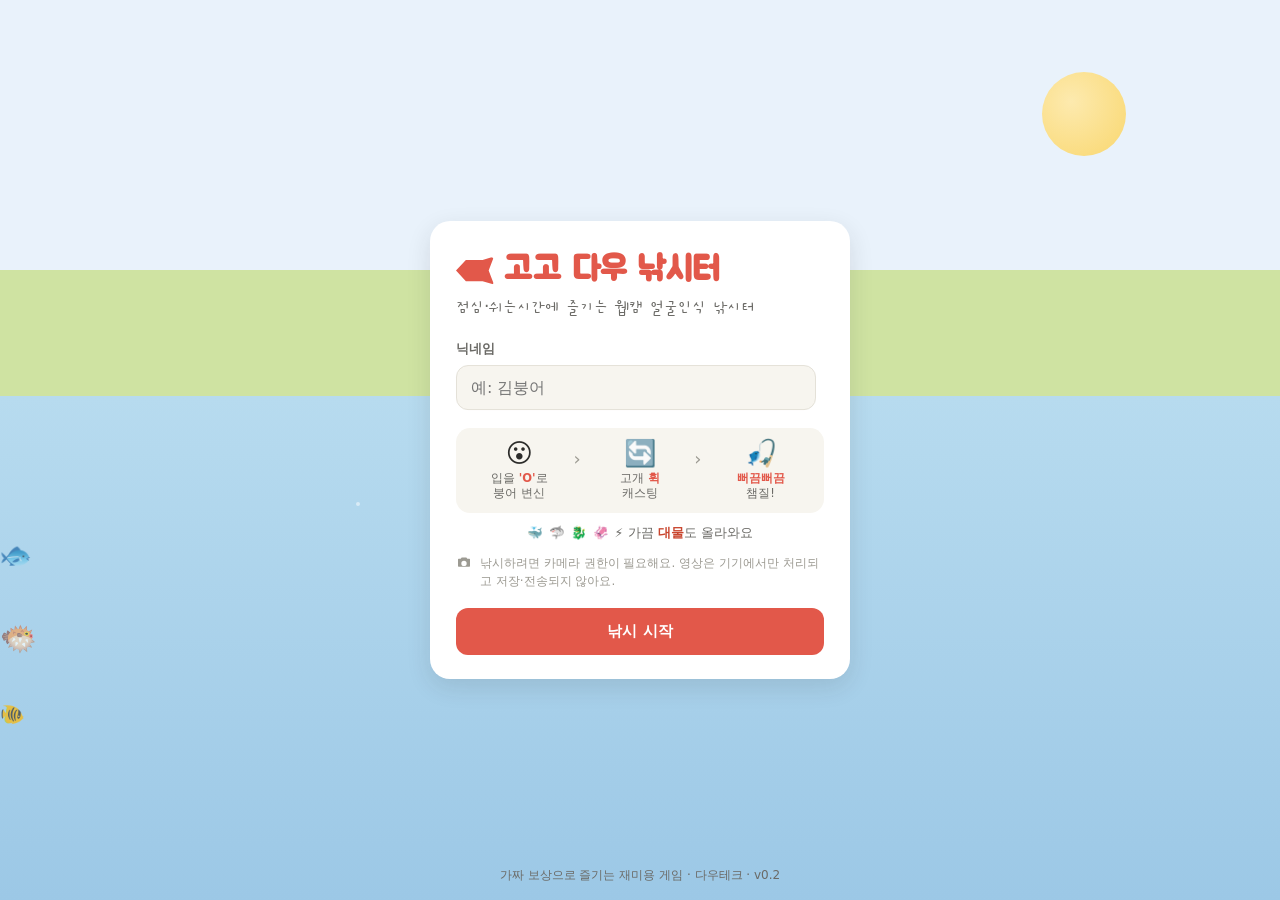
==== commit 1e4c7f49: "feat: '고고 다우 낚시터'로 리브랜딩 + 뚝딱톤 출품 소개페이지/메타 추가 - index.html/README: 서비스명 '다우 붕어 낚시터' → '고고 다우 낚시터'. - " ====
--- a/index.html
+++ b/index.html
@@ -3,8 +3,8 @@
 <head>
 <meta charset="UTF-8" />
 <meta name="viewport" content="width=device-width, initial-scale=1, viewport-fit=cover" />
-<title>다우 붕어 낚시터</title>
-<meta name="description" content="입을 'O'로 벌리면 붕어가 되어 낚시! 다우 사내 웹캠 낚시 게임" />
+<title>고고 다우 낚시터</title>
+<meta name="description" content="입을 'O'로 벌리면 붕어가 되어 낚시! 고고 다우 낚시터 — 웹캠 얼굴인식 낚시 게임" />
 <link rel="icon" href="data:image/svg+xml,%3Csvg xmlns='http://www.w3.org/2000/svg' viewBox='0 0 100 100'%3E%3Ctext y='.9em' font-size='90'%3E🎣%3C/text%3E%3C/svg%3E" />
 <link rel="preconnect" href="https://fonts.googleapis.com" />
 <link rel="preconnect" href="https://fonts.gstatic.com" crossorigin />
@@ -24,8 +24,8 @@
     <span class="ripple r2"></span>
   </div>
   <div class="entry-card">
-    <div class="brand"><span class="brand-fish" aria-hidden="true"></span><h1 class="brand-name">다우 붕어 낚시터</h1></div>
-    <p class="brand-tag">점심·쉬는시간에 즐기는 다우 사내 웹캠 낚시터</p>
+    <div class="brand"><span class="brand-fish" aria-hidden="true"></span><h1 class="brand-name">고고 다우 낚시터</h1></div>
+    <p class="brand-tag">점심·쉬는시간에 즐기는 웹캠 얼굴인식 낚시터</p>
 
     <label class="field-label" for="nickname">닉네임</label>
     <div class="field-row">
@@ -52,35 +52,51 @@
 <!-- ============ CALIBRATION ============ -->
 <section id="screen-cal" class="screen">
   <div class="cal-wrap">
-    <h2 class="cal-title">붕어 캘리브레이션</h2>
-    <p id="cal-instr" class="cal-instr">정면을 본 상태로 잠깐만 기다려 주세요</p>
+    <h2 id="cal-title" class="cal-title">얼굴을 비춰주세요</h2>
+    <p id="cal-instr" class="cal-instr">카메라 가운데에 얼굴을 맞춰 주세요</p>
 
     <div class="cal-stage">
       <video id="cal-video" class="cal-video" playsinline muted></video>
       <div class="cal-guide" aria-hidden="true"></div>
+      <div id="cal-cue" class="cal-cue" aria-hidden="true">😊</div>
       <div id="cal-badge" class="cal-badge">얼굴을 찾는 중…</div>
     </div>
 
     <div class="cal-steps">
-      <div id="cal-step-1" class="cal-step"><span class="cal-dot"></span>정면 인식</div>
+      <div id="cal-step-1" class="cal-step"><span class="cal-dot"></span>얼굴 인식</div>
       <div id="cal-step-2" class="cal-step"><span class="cal-dot"></span>입 'O' 인식</div>
     </div>
 
     <div class="cal-actions">
-      <button id="btn-cal-neutral" class="btn btn-primary">정면 보정 시작</button>
-      <button id="btn-cal-skip" class="btn btn-ghost">건너뛰기</button>
+      <button id="btn-cal-neutral" class="btn btn-primary" hidden>시작하기</button>
+      <button id="btn-cal-skip" class="btn btn-ghost btn-sm">바로 시작 ›</button>
     </div>
-    <p class="cal-note">잘 안되면 밝은 곳에서 얼굴을 화면 가운데 맞춰 주세요.</p>
+    <p class="cal-note">자동으로 인식돼요 · 밝은 곳에서 얼굴을 화면 가운데 맞춰 주세요</p>
   </div>
 </section>
 
 <!-- ============ LOBBY (MAIN GAME) ============ -->
 <section id="screen-lobby" class="screen">
   <div class="game">
-    <div class="pond-bg" aria-hidden="true"></div>
+    <div class="pond-bg pond-scene" aria-hidden="true">
+      <span class="sun"></span>
+      <span class="cloud cl1">☁️</span><span class="cloud cl2">☁️</span><span class="cloud cl3">☁️</span>
+      <span class="scene-item tree tr1">🌳</span><span class="scene-item tree tr2">🌲</span>
+      <span class="scene-item tree tr3">🌳</span><span class="scene-item bush bs1">🌿</span>
+      <span class="scene-item flower fw1">🌷</span><span class="scene-item flower fw2">🌼</span>
+      <span class="scene-item flower fw3">🌸</span>
+      <span class="scene-item reed rd1">🌾</span><span class="scene-item reed rd2">🌾</span>
+      <span class="scene-item duck dk1">🦆</span>
+      <span class="scene-item dock">🛶</span>
+      <span class="lilypad lp1">🪷</span><span class="lilypad lp2">🪷</span>
+      <span class="pond-fish pf1">🐟</span><span class="pond-fish pf2">🐠</span>
+      <span class="ripple rp1"></span><span class="ripple rp2"></span>
+    </div>
+
+    <div id="catch-banner" class="catch-banner" aria-live="polite"></div>
 
     <header class="topbar">
-      <span class="room-name">저수지 1호 <b id="online-count" class="online-count" hidden></b></span>
+      <span class="room-name">다우 낭낭저수지 <b id="online-count" class="online-count" hidden></b></span>
       <div class="topbar-right">
         <button id="btn-eohang" class="chip chip-btn"><span class="i-tank"></span>어항 <b id="eh-count">0</b></button>
         <button id="btn-ranking" class="chip chip-btn"><span class="i-crown"></span>붕어왕 <b id="my-rank">–</b></button>
--- a/css/styles.css
+++ b/css/styles.css
@@ -77,8 +77,9 @@
 .btn-primary { background: var(--coral); color: #fff; }
 .btn-primary:hover { background: var(--coral-strong); }
 .btn-ghost { background: var(--surface-2); color: var(--muted); }
+.btn-sm { font-size: 13px; padding: 8px 14px; }
 .btn-blue { background: #3F7DD6; color:#fff; }
-.btn-tap { background: var(--coral); color:#fff; font-size: 17px; padding: 13px 26px; }
+.btn-tap { background: var(--coral); color:#fff; font-size: 24px; padding: 18px 40px; }
 .btn-block { width: 100%; padding: 14px; }
 
 /* ---------- ENTRY ---------- */
@@ -132,6 +133,58 @@
 .ripple.r2 { top: 74%; left: 66%; animation-delay: -2.2s; }
 @keyframes pondRipple { 0% { width:6px; height:6px; opacity:.55; } 100% { width:84px; height:84px; opacity:0; } }
 @media (prefers-reduced-motion: reduce) { .pond-fish, .ripple { animation: none; } .pond-fish { display:none; } }
+.pond-fish.pf1 { top: 62%; animation-duration: 14s; }
+.pond-fish.pf2 { top: 80%; font-size: 22px; animation-duration: 18s; animation-delay: -6s; }
+.ripple.rp1 { top: 60%; left: 26%; } .ripple.rp2 { top: 82%; left: 70%; animation-delay: -2.5s; }
+
+/* ---------- cute "Animal-Crossing"-ish lobby scenery ---------- */
+.scene-item { position:absolute; line-height:1; pointer-events:none; filter: drop-shadow(0 2px 2px rgba(0,0,0,.12)); }
+.cloud { position:absolute; font-size: 40px; opacity:.92; pointer-events:none; animation: cloudDrift linear infinite; }
+.cloud.cl1 { top: 5%;  font-size: 46px; animation-duration: 48s; }
+.cloud.cl2 { top: 13%; font-size: 34px; animation-duration: 64s; animation-delay: -20s; }
+.cloud.cl3 { top: 3%;  font-size: 30px; animation-duration: 80s; animation-delay: -50s; }
+@keyframes cloudDrift { from { left: -16%; } to { left: 116%; } }
+/* trees & bushes sit on the grass band (~30–44% height) */
+.tree { font-size: 56px; bottom: auto; }
+.tree.tr1 { top: 20%; left: 4%; font-size: 64px; }
+.tree.tr2 { top: 23%; left: 16%; font-size: 50px; }
+.tree.tr3 { top: 21%; right: 5%; font-size: 60px; transform: scaleX(-1); }
+.bush.bs1 { top: 35%; right: 18%; font-size: 34px; }
+.flower { font-size: 22px; }
+.flower.fw1 { top: 38%; left: 10%; } .flower.fw2 { top: 40%; left: 24%; } .flower.fw3 { top: 37%; right: 28%; }
+.reed { font-size: 34px; }
+.reed.rd1 { top: 40%; left: 2%; } .reed.rd2 { top: 41%; right: 2%; transform: scaleX(-1); }
+.duck.dk1 { top: 52%; left: 16%; font-size: 30px; animation: duckBob 3.5s ease-in-out infinite; }
+@keyframes duckBob { 0%,100% { transform: translateY(0) scaleX(-1); } 50% { transform: translateY(-4px) scaleX(-1); } }
+.dock { top: 60%; left: 50%; transform: translateX(-50%) rotate(8deg); font-size: 46px; opacity:.95; }
+.lilypad { position:absolute; font-size: 30px; pointer-events:none; }
+.lilypad.lp1 { top: 66%; left: 24%; } .lilypad.lp2 { top: 86%; right: 20%; font-size: 26px; }
+@media (prefers-reduced-motion: reduce) { .cloud, .duck { animation: none; } }
+
+/* ---------- big "catch!" banner beside the ranking ---------- */
+/* sits in the top-center gap between the selfview (left) and ranking (right) */
+.catch-banner { position:absolute; top: 58px; left: 50%; max-width: min(460px, calc(100% - 360px)); z-index: 22;
+  display:flex; align-items:center; gap: 11px; background: rgba(255,255,255,.97);
+  border: 2px solid var(--coral); border-radius: 16px; padding: 11px 16px; box-shadow: var(--shadow);
+  opacity: 0; transform: translate(-50%, -14px) scale(.96); pointer-events:none; transition: opacity .25s ease, transform .25s ease; }
+.catch-banner.show { opacity: 1; transform: translate(-50%, 0) scale(1); }
+.catch-banner.hot { border-color: #C9A227; background: linear-gradient(100deg, #FFF7E0, #FFFDF6); animation: bannerPop .5s ease; }
+@keyframes bannerPop { 0% { transform: translate(-50%,0) scale(.92); } 60% { transform: translate(-50%,0) scale(1.04); } 100% { transform: translate(-50%,0) scale(1); } }
+.cb-icon { font-size: 34px; line-height:1; flex:none; }
+.cb-text { font-size: 16px; font-weight: 600; color: var(--ink); line-height: 1.3; }
+.cb-text b { color: var(--coral-strong, #C0392B); }
+/* on phones, drop the banner below the selfview/ranking row so nothing overlaps */
+@media (max-width: 560px) {
+  .catch-banner { top: 152px; left: 8px; right: 8px; max-width: none;
+    transform: translateY(-10px) scale(.97); }
+  .catch-banner.show { transform: translateY(0) scale(1); }
+  @keyframes bannerPop { 0%{transform:translateY(0) scale(.95)} 60%{transform:translateY(0) scale(1.03)} 100%{transform:translateY(0) scale(1)} }
+  .cb-text { font-size: 13px; }
+}
+
+/* leaderboard sections in the live ranking panel */
+.mr-section { font-size: 11px; color: var(--faint); font-weight: 700; margin: 8px 0 2px; }
+.mr-all { max-height: 132px; overflow-y: auto; }
 
 /* small inline icons (drawn) */
 .i-cam, .i-tank, .i-crown, .i-gear { width: 16px; height: 16px; flex:none; display:inline-block;
@@ -144,13 +197,20 @@
 /* ---------- CALIBRATION ---------- */
 #screen-cal { background: var(--sky); }
 .cal-wrap { position:absolute; top:50%; left:50%; transform:translate(-50%,-50%); width:min(420px,calc(100vw - 40px)); text-align:center; }
-.cal-title { font-family: var(--font-display); font-size: 28px; color: var(--coral); margin: 0 0 4px; }
-.cal-instr { font-size: 15px; color: var(--muted); margin: 0 0 18px; }
-.cal-stage { position: relative; width: 260px; height: 200px; margin: 0 auto 18px; border-radius: var(--radius-lg);
+.cal-title { font-family: var(--font-display); font-size: 30px; color: var(--coral); margin: 0 0 4px; }
+.cal-instr { font-size: 16px; color: var(--ink); margin: 0 0 18px; font-weight:600; }
+.cal-stage { position: relative; width: min(300px, calc(100vw - 56px)); aspect-ratio: 4 / 3; margin: 0 auto 18px; border-radius: var(--radius-lg);
   overflow: hidden; background:#dfeaf3; box-shadow: var(--shadow-sm); }
-.cal-video { width:100%; height:100%; object-fit: cover; transform: scaleX(-1); }
-.cal-guide { position:absolute; top:50%; left:50%; transform:translate(-50%,-50%); width:120px; height:160px;
-  border:3px dashed rgba(255,255,255,.85); border-radius:50%; pointer-events:none; }
+.cal-video { width:100%; height:100%; object-fit: cover; transform: scaleX(-1) scale(2); transform-origin: center; }
+.cal-guide { position:absolute; top:50%; left:50%; transform:translate(-50%,-50%); width:130px; height:170px;
+  border:3px dashed rgba(255,255,255,.9); border-radius:50%; pointer-events:none; }
+/* big on-screen cue that tells first-timers exactly what to do */
+.cal-cue { position:absolute; top:50%; left:50%; transform:translate(-50%,-50%); font-size: 84px; line-height:1;
+  pointer-events:none; filter: drop-shadow(0 4px 8px rgba(0,0,0,.35)); animation: cueFloat 2.4s ease-in-out infinite; }
+.cal-cue.pulse { animation: cuePulse 1s ease-in-out infinite; }
+@keyframes cueFloat { 0%,100%{ transform:translate(-50%,-50%) } 50%{ transform:translate(-50%,-58%) } }
+@keyframes cuePulse { 0%,100%{ transform:translate(-50%,-50%) scale(1) } 50%{ transform:translate(-50%,-50%) scale(1.22) } }
+@media (prefers-reduced-motion: reduce) { .cal-cue, .cal-cue.pulse { animation: none; } }
 .cal-badge { position:absolute; left:8px; bottom:8px; right:8px; background: rgba(44,44,42,.78); color:#fff;
   font-size: 12px; padding: 6px 10px; border-radius: 10px; }
 .cal-steps { display:flex; gap:10px; justify-content:center; margin: 0 0 18px; }
@@ -177,13 +237,19 @@
 .chip-btn:hover { border-color: var(--coral); }
 .chip .i-tank, .chip .i-crown, .chip .i-gear { width: 14px; height: 14px; }
 
-.mini-rank { position:absolute; top: 58px; right: 12px; width: 168px; background: rgba(255,255,255,.93);
-  border:1px solid var(--line); border-radius: 14px; padding: 10px 12px; z-index: 12; }
-.mini-rank h4 { font-size: 11px; color: var(--faint); margin: 0 0 7px; font-weight: 600; }
-.mr-row { display:flex; align-items:center; gap:7px; margin: 5px 0; font-size: 12px; }
-.mr-no { width: 13px; text-align:center; color: var(--faint); font-weight: 600; }
+.mini-rank { position:absolute; top: 58px; right: 12px; width: 218px; background: rgba(255,255,255,.96);
+  border:1px solid var(--line); border-radius: 16px; padding: 12px 14px; z-index: 12; box-shadow: var(--shadow-sm); }
+.mini-rank h4 { font-size: 13px; color: var(--ink); margin: 0 0 9px; font-weight: 700; }
+.mr-row { display:flex; align-items:center; gap:8px; margin: 7px 0; font-size: 14px; }
+.mr-row.me { background: var(--surface-2); border-radius: 8px; padding: 3px 6px; margin-left:-6px; margin-right:-6px; }
+.mr-no { width: 20px; text-align:center; color: var(--faint); font-weight: 700; font-size: 15px; }
 .mr-nick { flex:1; overflow:hidden; text-overflow:ellipsis; white-space:nowrap; }
-.mr-dot { width: 7px; height: 7px; border-radius:50%; flex:none; }
+.mr-dot { width: 9px; height: 9px; border-radius:50%; flex:none; }
+.mr-score { font-weight: 700; color: var(--coral-strong, #C0392B); font-size: 13px; min-width: 30px; text-align:right; }
+.mr-me-row { display:flex; align-items:center; justify-content:space-between; gap:6px; margin-top: 9px; padding-top: 9px;
+  border-top:1px dashed var(--line); font-size: 13px; }
+.mr-me-label { color: var(--muted); font-weight:600; }
+.mr-me-stat { color: var(--ink); } .mr-me-stat b { color: var(--coral-strong, #C0392B); font-size: 15px; }
 
 .players { position:absolute; inset:0; z-index: 8; }
 .player { position:absolute; transform: translateX(-50%); display:flex; flex-direction:column; align-items:center; }
@@ -200,6 +266,21 @@
 .mybob-alert { position:absolute; top:-30px; left:50%; transform:translateX(-50%); width:22px; height:22px; border-radius:50%;
   background: var(--coral); color:#fff; display:none; align-items:center; justify-content:center; font-weight:700; font-size:14px; }
 .mybob.is-bite .mybob-alert { display:flex; }
+/* a bite tugs the line and rings the float */
+.mybob.is-bite .mybob-line { animation: lineJiggle .26s ease-in-out infinite; }
+@keyframes lineJiggle {
+  0%,100% { transform: translateX(-50%) rotate(0); }
+  25% { transform: translateX(-50%) rotate(2deg); }
+  75% { transform: translateX(-50%) rotate(-2deg); }
+}
+.mybob.is-bite .mybob-float { animation: floatTug .45s ease-in-out infinite; }
+@keyframes floatTug {
+  0%,100% { box-shadow: 0 0 0 3px rgba(255,255,255,.85), 0 0 0 12px rgba(156,200,230,.35); }
+  50% { box-shadow: 0 0 0 3px rgba(255,255,255,.95), 0 0 0 20px rgba(226,88,74,.45); }
+}
+@media (prefers-reduced-motion: reduce) {
+  .mybob.is-bite .mybob-line, .mybob.is-bite .mybob-float { animation: none; }
+}
 
 /* fishing line: runs from the float up to an (off-screen) rod tip */
 .mybob-line { position:absolute; left:50%; bottom:6px; width:2px; height:90vh; z-index:-1;
@@ -211,6 +292,14 @@
   55%  { opacity:1; }
   100% { transform: translateX(-50%) scaleY(1); opacity:1; }
 }
+/* the line + bobber fly out in an arc when you cast */
+.mybob.flying { animation: castFly .7s cubic-bezier(.22,.68,.3,1) forwards; }
+@keyframes castFly {
+  0%   { top: var(--cast-start, 90%); }
+  55%  { top: var(--cast-apex, 40%); }
+  100% { top: var(--cast-land, 60%); }
+}
+@media (prefers-reduced-motion: reduce) { .mybob.flying { animation: none; top: var(--cast-land, 60%); } }
 
 /* ---------- catch breach (creature rises out of the water) ---------- */
 .catch-stage { position:absolute; inset:0; z-index: 20; pointer-events:none; }
@@ -232,6 +321,14 @@
   animation: splashRing .7s ease-out forwards; }
 .splash::after { animation-delay:.12s; border-color: rgba(156,200,230,.85); }
 @keyframes splashRing { 0%{width:6px;height:6px;opacity:.95} 100%{width:96px;height:96px;opacity:0} }
+.smoke { position:absolute; left:50%; border-radius:50%; transform: translate(-50%,-50%);
+  background: radial-gradient(circle, rgba(232,232,236,.95), rgba(210,210,218,0) 70%); pointer-events:none;
+  animation: smokePuff 1.05s ease-out forwards; }
+@keyframes smokePuff {
+  0%   { width:24px; height:24px; opacity:0; }
+  25%  { opacity:.95; }
+  100% { width:170px; height:170px; opacity:0; transform: translate(-50%,-74%); }
+}
 .drop { position:absolute; left:50%; top:0; width:7px; height:7px; border-radius:50%;
   background: rgba(214,236,255,.95); animation: dropFly .7s ease-out forwards; }
 @keyframes dropFly {
@@ -272,42 +369,44 @@
   .cg-arrow { opacity:.7; }
 }
 
-.selfview { position:absolute; bottom: 110px; left: 12px; width: 126px; height: 102px; background: rgba(255,255,255,.93);
+.selfview { position:absolute; top: 56px; left: 12px; width: 150px; height: 120px; background: rgba(255,255,255,.93);
   border:1px solid var(--line); border-radius: 14px; overflow:hidden; z-index: 12; }
 .selfview-label { position:absolute; top:6px; left:10px; font-size: 11px; color: var(--faint); z-index:2; }
-.selfview-video { width:100%; height:100%; object-fit: cover; transform: scaleX(-1); background:#dfeaf3; }
+.selfview-video { width:100%; height:100%; object-fit: cover; transform: scaleX(-1) scale(2); transform-origin: center; background:#dfeaf3; }
 .selfview-status { position:absolute; bottom:7px; left:8px; right:8px; display:flex; align-items:center; gap:5px;
   background: rgba(225,245,238,.95); color:#085041; border-radius:8px; padding: 2px 8px; font-size: 11px; z-index:2; }
 .selfview-status.off .sv-dot { background:#B4B2A9; }
 .sv-dot { width:6px; height:6px; border-radius:50%; background:#1D9E75; flex:none; }
 
-.actionbar { position:absolute; bottom:0; left:0; right:0; min-height: 96px; background: rgba(255,255,255,.96);
-  border-top:1px solid var(--line); padding: 12px 14px; z-index: 18; display:flex; flex-direction:column; gap: 9px; }
-.actionbar-top { display:flex; align-items:center; justify-content:space-between; gap:10px; }
-.ab-phase { font-family: var(--font-display); font-size: 16px; }
-.ab-hint { font-size: 12px; color: var(--muted); text-align:right; }
+.actionbar { position:absolute; bottom:0; left:0; right:0; min-height: 172px; background: rgba(255,255,255,.98);
+  border-top:2px solid var(--line); border-radius: 24px 24px 0 0; padding: 20px 24px 26px; z-index: 18;
+  display:flex; flex-direction:column; gap: 16px; box-shadow: 0 -8px 24px rgba(44,44,42,.10); }
+.actionbar-top { display:flex; align-items:center; justify-content:space-between; gap:12px; }
+.ab-phase { font-family: var(--font-display); font-size: 27px; }
+.ab-hint { font-size: 16px; color: var(--muted); text-align:right; }
 .ab-ctrl { }
-.ab-row { display:flex; align-items:center; justify-content:space-between; gap:10px; }
+.ab-row { display:flex; align-items:center; justify-content:space-between; gap:14px; }
+.next-hint { font-size: 16px; color: var(--muted); font-weight:700; display:flex; align-items:center; gap:10px; white-space:nowrap; }
 
 /* face-mode live guidance (replaces the click buttons during a cast/hook) */
-.guide-live { display:flex; align-items:center; gap:10px; }
-.gl-emoji { font-size: 26px; line-height:1; flex:none; animation: glPulse 1.2s ease-in-out infinite; }
-.gl-text { font-size: 14px; color: var(--ink); line-height:1.35; }
+.guide-live { display:flex; align-items:center; gap:18px; background: var(--surface-2); border-radius: 16px; padding: 14px 18px; }
+.gl-emoji { font-size: 56px; line-height:1; flex:none; animation: glPulse 1.2s ease-in-out infinite; }
+.gl-text { font-size: 22px; color: var(--ink); line-height:1.4; font-weight: 700; flex:1; }
 .gl-text b { color: var(--coral-strong, #C0392B); }
-.gl-gauge { flex:none; width: 84px; height: 12px; }
+.gl-gauge { flex:none; width: 150px; height: 24px; }
 .gl-gauge .gauge-fill, .cast-fill { background: var(--coral); }
 @keyframes glPulse { 0%,100%{transform:scale(1)} 50%{transform:scale(1.18)} }
-.wait-box { display:flex; align-items:center; gap:10px; }
-.wait-rod { font-size: 24px; line-height:1; flex:none; animation: waitBob 1.8s ease-in-out infinite; }
+.wait-box { display:flex; align-items:center; gap:14px; background: var(--surface-2); border-radius: 16px; padding: 14px 18px; }
+.wait-rod { font-size: 46px; line-height:1; flex:none; animation: waitBob 1.8s ease-in-out infinite; }
 @keyframes waitBob { 0%,100%{transform:translateY(0) rotate(-6deg)} 50%{transform:translateY(-3px) rotate(6deg)} }
 @media (prefers-reduced-motion: reduce) { .gl-emoji, .wait-rod { animation: none; } }
-.gauge { height: 14px; border-radius:999px; background:#E6E3DB; overflow:hidden; }
+.gauge { height: 22px; border-radius:999px; background:#E6E3DB; overflow:hidden; }
 .gauge-fill { height:100%; width:0%; background: var(--common-dot); transition: width .12s ease; border-radius:999px; }
-.timer { font-size: 13px; color:#9A4A0E; font-weight:600; }
-.tapn { font-size: 12px; color: var(--muted); white-space:nowrap; min-width: 48px; text-align:right; }
-.result { display:flex; align-items:center; gap: 10px; }
-.result-icc { width: 40px; height: 40px; border-radius: 10px; background: var(--surface-2); display:flex; align-items:center; justify-content:center; font-size: 22px; }
-.result-name { font-size: 15px; font-weight: 600; }
+.timer { font-size: 20px; color:#9A4A0E; font-weight:700; }
+.tapn { font-size: 17px; color: var(--muted); white-space:nowrap; min-width: 64px; text-align:right; font-weight:700; }
+.result { display:flex; align-items:center; gap: 14px; }
+.result-icc { width: 62px; height: 62px; border-radius: 14px; background: var(--surface-2); display:flex; align-items:center; justify-content:center; font-size: 36px; }
+.result-name { font-size: 22px; font-weight: 700; }
 
 /* ---------- toast ---------- */
 .toast { position:absolute; top: 56px; left:50%; transform: translateX(-50%); background: rgba(44,44,42,.92); color:#fff;
@@ -395,7 +494,7 @@
 /* ---------- responsive ---------- */
 @media (max-width: 560px) {
   .mini-rank { width: 140px; top: 56px; }
-  .selfview { width: 104px; height: 86px; bottom: 104px; }
+  .selfview { width: 108px; height: 88px; top: 56px; }
   .pod-tname { font-size: 11px; }
 }
 
